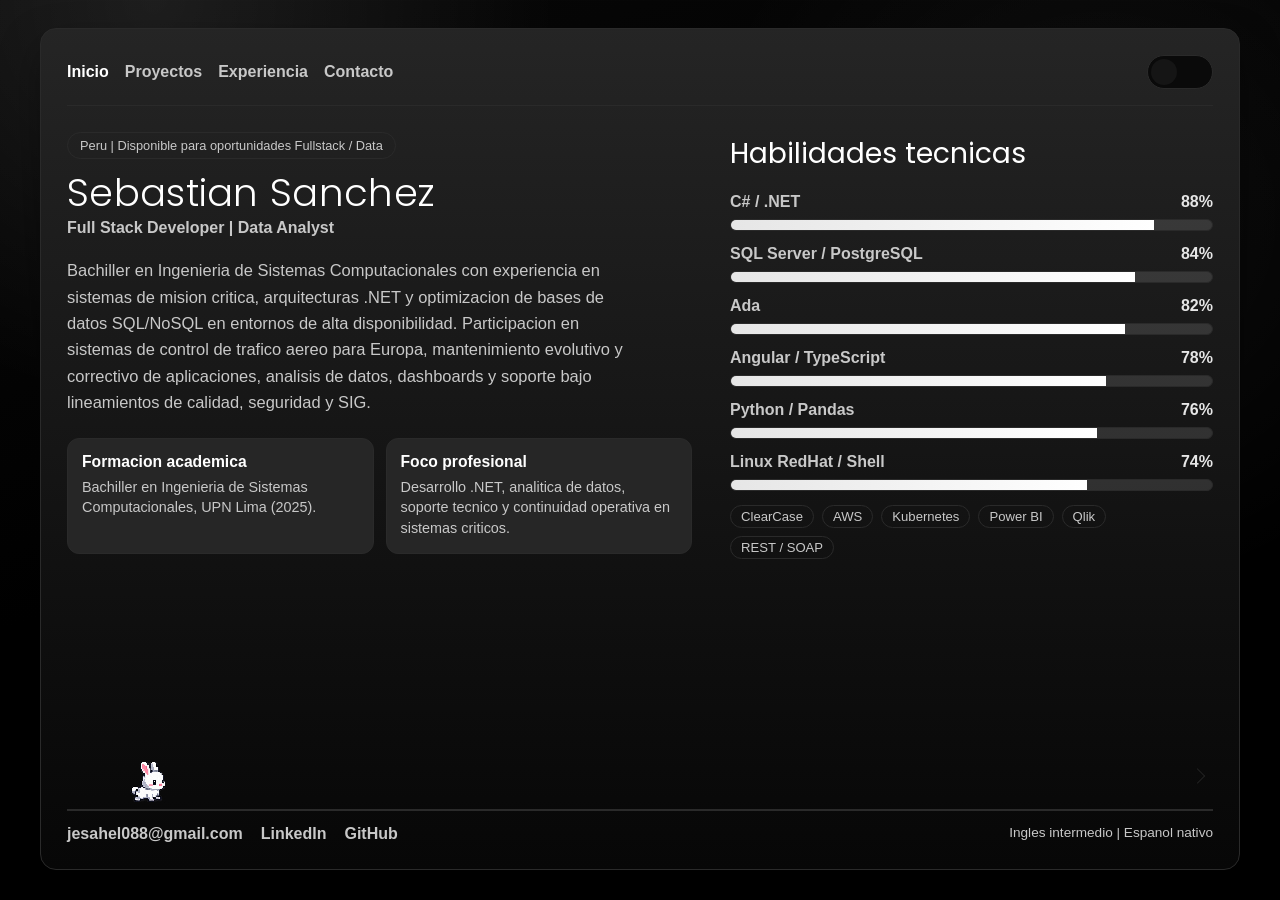
==== app.html @ 551b169a "Restore intro as" ====
<!DOCTYPE html>
<html lang="es">
<head>
    <meta charset="UTF-8">
    <meta name="viewport" content="width=device-width, initial-scale=1.0">
    <title>Sebastian Jesahel | Inicio</title>
    <link rel="icon" type="image/svg+xml" href="img/favicon.svg">
    <link rel="prefetch" href="proyectos.html" as="document">
    <link rel="prefetch" href="experiencia.html" as="document">
    <link rel="prefetch" href="contacto.html" as="document">
    <link href="https://fonts.googleapis.com/css2?family=Poppins:wght@300;400;600&display=swap" rel="stylesheet">
    <link rel="stylesheet" href="Css/styles-menu.css">
</head>
<body class="menu-page dark-mode">
    <main class="contenido-menu">
        <section class="panel-principal">
            <header class="panel-top">
                <nav class="menu-links" aria-label="Navegacion principal">
                    <a href="app.html" class="is-active">Inicio</a>
                    <a href="proyectos.html">Proyectos</a>
                    <a href="experiencia.html">Experiencia</a>
                    <a href="contacto.html">Contacto</a>
                </nav>

                <label class="theme-toggle" for="theme-toggle" aria-label="Cambiar tema">
                    <input id="theme-toggle" type="checkbox">
                    <span class="track">
                        <span class="thumb"></span>
                    </span>
                </label>
            </header>

            <div class="panel-content">
                <article class="perfil reveal">
                    <span class="status-chip">Peru | Disponible para oportunidades Fullstack / Data</span>
                    <h1>Sebastian Sanchez</h1>
                    <p class="rol">Full Stack Developer | Data Analyst</p>
                    <p class="descripcion">
                        Bachiller en Ingenieria de Sistemas Computacionales con experiencia en sistemas de mision critica,
                        arquitecturas .NET y optimizacion de bases de datos SQL/NoSQL en entornos de alta disponibilidad.
                        Participacion en sistemas de control de trafico aereo para Europa, mantenimiento evolutivo y correctivo
                        de aplicaciones, analisis de datos, dashboards y soporte bajo lineamientos de calidad, seguridad y SIG.
                    </p>

                    <div class="quick-metrics">
                        <article class="metric-card">
                            <h3>Formacion academica</h3>
                            <p>Bachiller en Ingenieria de Sistemas Computacionales, UPN Lima (2025).</p>
                        </article>
                        <article class="metric-card">
                            <h3>Foco profesional</h3>
                            <p>Desarrollo .NET, analitica de datos, soporte tecnico y continuidad operativa en sistemas criticos.</p>
                        </article>
                    </div>
                </article>

                <aside class="habilidades reveal">
                    <h2>Habilidades tecnicas</h2>

                    <ul class="skills-list">
                        <li class="skill-item" data-level="88">
                            <div class="skill-head">
                                <span>C# / .NET</span>
                                <span class="skill-value">88%</span>
                            </div>
                            <div class="bar">
                                <span class="bar-fill"></span>
                            </div>
                        </li>
                        <li class="skill-item" data-level="84">
                            <div class="skill-head">
                                <span>SQL Server / PostgreSQL</span>
                                <span class="skill-value">84%</span>
                            </div>
                            <div class="bar">
                                <span class="bar-fill"></span>
                            </div>
                        </li>
                        <li class="skill-item" data-level="82">
                            <div class="skill-head">
                                <span>Ada</span>
                                <span class="skill-value">82%</span>
                            </div>
                            <div class="bar">
                                <span class="bar-fill"></span>
                            </div>
                        </li>
                        <li class="skill-item" data-level="78">
                            <div class="skill-head">
                                <span>Angular / TypeScript</span>
                                <span class="skill-value">78%</span>
                            </div>
                            <div class="bar">
                                <span class="bar-fill"></span>
                            </div>
                        </li>
                        <li class="skill-item" data-level="76">
                            <div class="skill-head">
                                <span>Python / Pandas</span>
                                <span class="skill-value">76%</span>
                            </div>
                            <div class="bar">
                                <span class="bar-fill"></span>
                            </div>
                        </li>
                        <li class="skill-item" data-level="74">
                            <div class="skill-head">
                                <span>Linux RedHat / Shell</span>
                                <span class="skill-value">74%</span>
                            </div>
                            <div class="bar">
                                <span class="bar-fill"></span>
                            </div>
                        </li>
                    </ul>

                    <ul class="project-tags stack-cloud">
                        <li>ClearCase</li>
                        <li>AWS</li>
                        <li>Kubernetes</li>
                        <li>Power BI</li>
                        <li>Qlik</li>
                        <li>REST / SOAP</li>
                    </ul>
                </aside>
            </div>

            <div class="rabbit-lane" data-rabbit-lane aria-label="Pista decorativa">
                <button class="pixel-rabbit" type="button" aria-label="Conejo pixelado interactivo">
                    <span class="rabbit-sprite" aria-hidden="true"></span>
                </button>
            </div>

            <footer class="panel-footer" id="contacto">
                <a href="mailto:jesahel088@gmail.com">jesahel088@gmail.com</a>
                <a href="https://linkedin.com/in/sebastianjesahel" target="_blank" rel="noreferrer">LinkedIn</a>
                <a href="https://github.com/SebastianJesahel08" target="_blank" rel="noreferrer">GitHub</a>
                <span class="foot-note">Ingles intermedio | Espanol nativo</span>
            </footer>
        </section>
    </main>

    <script src="js/theme.js"></script>
    <script src="js/menu.js"></script>
    <script src="js/contacto.js"></script>
    <script src="js/ui.js"></script>
    <script src="js/rabbit.js"></script>
    <script src="js/spa-router.js"></script>
</body>
</html>
---- Css/styles-menu.css ----
* {
    margin: 0;
    padding: 0;
    box-sizing: border-box;
}

:root {
    --bg: #000000;
    --bg-soft: #090909;
    --text: #ffffff;
    --text-soft: #c8c8c8;
    --line: #2a2a2a;
    --card: #070707;
    --accent: #ffffff;
    --accent-strong: #e6e6e6;
    --shadow: 0 18px 40px rgba(0, 0, 0, 0.35);
    --rabbit-main: #f2f2f2;
    --rabbit-shade: #d8d8d8;
    --rabbit-ear: #f4c8d8;
    --rabbit-nose: #ff8ab4;
    --rabbit-outline: #0f0f10;
}

.menu-page.light-mode {
    --bg: #ffffff;
    --bg-soft: #f7f7f7;
    --text: #0b0b0b;
    --text-soft: #424242;
    --line: #d4d4d4;
    --card: #ffffff;
    --accent: #000000;
    --accent-strong: #1e1e1e;
    --shadow: 0 18px 40px rgba(0, 0, 0, 0.09);
    --rabbit-main: #bcbec6;
    --rabbit-shade: #989ca8;
    --rabbit-ear: #dcc4d2;
    --rabbit-nose: #da6d98;
    --rabbit-outline: #141418;
}

body {
    min-height: 100vh;
    font-family: Arial, Helvetica, sans-serif;
    color: var(--text);
    background:
        radial-gradient(circle at 12% 0%, rgba(255, 255, 255, 0.09), transparent 28%),
        radial-gradient(circle at 86% 24%, rgba(255, 255, 255, 0.05), transparent 32%),
        linear-gradient(160deg, var(--bg-soft), var(--bg) 52%);
    transition: background 0.35s ease, color 0.35s ease;
    overflow-x: hidden;
}

body::before {
    content: none;
}

.contenido-menu {
    width: min(1200px, calc(100% - 30px));
    margin: 0 auto;
    min-height: 100vh;
    padding: 28px 0 30px;
    display: flex;
}

.panel-principal {
    flex: 1;
    background:
        linear-gradient(180deg, color-mix(in srgb, var(--card) 88%, var(--text) 12%), var(--card));
    border: 1.5px solid var(--line);
    border-radius: 16px;
    padding: 26px;
    box-shadow: var(--shadow);
    display: flex;
    flex-direction: column;
}

.panel-top {
    display: flex;
    justify-content: space-between;
    align-items: center;
    gap: 20px;
    border-bottom: 1px solid var(--line);
    padding-bottom: 16px;
}

.menu-links {
    display: flex;
    gap: 16px;
    flex-wrap: wrap;
}

.menu-links a {
    position: relative;
    text-decoration: none;
    color: var(--text-soft);
    font-weight: 600;
    transition: color 0.2s ease, letter-spacing 0.2s ease;
}

.menu-links a:hover {
    color: var(--accent);
    font-weight: 700;
    letter-spacing: 0.15px;
}

.menu-links a.is-active {
    color: var(--accent);
    font-weight: 700;
}

.menu-links a:focus-visible,
.panel-footer a:focus-visible,
.btn-submit:focus-visible,
.contact-form input:focus-visible,
.contact-form textarea:focus-visible {
    outline: 2px solid color-mix(in srgb, var(--accent) 60%, var(--line));
    outline-offset: 2px;
}

.theme-toggle {
    cursor: pointer;
}

.theme-toggle input {
    display: none;
}

.track {
    width: 66px;
    height: 34px;
    border-radius: 99px;
    border: 1.5px solid var(--line);
    display: inline-flex;
    align-items: center;
    padding: 3px;
    background: #0a0a0a;
    transition: background 0.25s ease;
}

.menu-page.light-mode .track {
    background: #efefef;
}

.thumb {
    width: 26px;
    height: 26px;
    border-radius: 50%;
    background: #151515;
    transform: translateX(0);
    transition: transform 0.25s ease, background 0.25s ease;
}

.theme-toggle input:checked + .track .thumb {
    transform: translateX(30px);
    background: #ffffff;
}

.panel-content {
    flex: 1;
    display: grid;
    grid-template-columns: 1.1fr 0.85fr;
    gap: 38px;
    padding: 26px 0;
    align-content: start;
    position: relative;
    z-index: 1;
}

.perfil h1 {
    font-size: clamp(2rem, 3vw, 3rem);
    line-height: 1.05;
    margin-bottom: 6px;
    font-family: "Poppins", sans-serif;
    font-weight: 300;
    letter-spacing: 0.3px;
}

.rol {
    color: var(--text-soft);
    font-weight: 600;
    margin-bottom: 20px;
}

.descripcion {
    color: var(--text-soft);
    line-height: 1.6;
    max-width: 62ch;
    font-size: 1.03rem;
}

.status-chip {
    display: inline-flex;
    align-items: center;
    border: 1px solid var(--line);
    border-radius: 999px;
    padding: 5px 12px;
    font-size: 0.8rem;
    color: var(--text-soft);
    margin-bottom: 14px;
}

.quick-metrics,
.contact-points {
    margin-top: 22px;
    display: grid;
    gap: 12px;
}

.quick-metrics {
    grid-template-columns: repeat(2, minmax(0, 1fr));
}

.metric-card {
    border: 1px solid var(--line);
    border-radius: 12px;
    padding: 14px;
    background: color-mix(in srgb, var(--bg) 85%, var(--text) 15%);
}

.metric-card h3 {
    font-size: 0.98rem;
    margin-bottom: 6px;
    font-weight: 700;
}

.metric-card p {
    font-size: 0.9rem;
    color: var(--text-soft);
    line-height: 1.45;
}

.habilidades h2 {
    font-size: clamp(1.5rem, 2.2vw, 2rem);
    margin-bottom: 18px;
    font-family: "Poppins", sans-serif;
    font-weight: 400;
}

.skills-list {
    list-style: none;
    display: grid;
    gap: 14px;
}

.skill-item {
    display: grid;
    gap: 8px;
}

.skill-head {
    display: flex;
    justify-content: space-between;
    align-items: center;
    font-weight: 700;
}

.skill-head span:first-child {
    color: var(--text-soft);
}

.skill-value {
    color: var(--accent-strong);
}

.bar {
    width: 100%;
    height: 12px;
    border-radius: 999px;
    background: color-mix(in srgb, var(--text) 12%, transparent);
    overflow: hidden;
    border: 1px solid var(--line);
}

.bar-fill {
    display: block;
    height: 100%;
    width: 0;
    background: linear-gradient(90deg, var(--accent-strong), var(--accent));
    transition: width 0.75s ease;
}

.panel-footer {
    border-top: 1px solid var(--line);
    padding-top: 14px;
    display: flex;
    gap: 18px;
    flex-wrap: wrap;
}

.rabbit-lane {
    position: relative;
    height: 68px;
    margin-top: 8px;
    border-bottom: 1px solid var(--line);
    overflow: visible;
    z-index: 3;
}

.rabbit-lane::after {
    content: "";
    position: absolute;
    right: 10px;
    top: 50%;
    width: 10px;
    height: 10px;
    border-top: 1px solid var(--line);
    border-right: 1px solid var(--line);
    transform: translateY(-50%) rotate(45deg);
    opacity: 0.75;
}

.pixel-rabbit {
    position: absolute;
    left: 6px;
    bottom: 1px;
    width: 52px;
    height: 46px;
    border: 0;
    background: transparent;
    padding: 0;
    cursor: pointer;
    transform-origin: center bottom;
    z-index: 4;
}

.rabbit-sprite {
    display: block;
    width: 100%;
    height: 100%;
    background-image: url("../img/walk1.png");
    background-repeat: no-repeat;
    background-size: contain;
    background-position: center bottom;
    image-rendering: pixelated;
    image-rendering: crisp-edges;
    position: relative;
}

.menu-page.light-mode .rabbit-sprite {
    filter: grayscale(0.55) brightness(0.92);
}

.panel-footer a {
    text-decoration: none;
    color: var(--text-soft);
    font-weight: 600;
    transition: color 0.2s ease;
}

.panel-footer a:hover {
    color: var(--accent);
}

.foot-note {
    margin-left: auto;
    color: var(--text-soft);
    font-size: 0.85rem;
}

.contact-layout {
    grid-template-columns: 0.9fr 1.1fr;
    align-items: start;
}

.contact-card h2 {
    font-size: clamp(1.4rem, 2vw, 1.8rem);
    margin-bottom: 16px;
    font-family: "Poppins", sans-serif;
    font-weight: 400;
}

.contact-form {
    display: grid;
    gap: 10px;
}

.hp-field {
    display: none;
}

.contact-form label {
    color: var(--text-soft);
    font-weight: 600;
    font-size: 0.92rem;
}

.contact-form input,
.contact-form textarea {
    width: 100%;
    border: 1px solid var(--line);
    border-radius: 10px;
    background: color-mix(in srgb, var(--bg) 86%, var(--text) 14%);
    color: var(--text);
    padding: 11px 12px;
    font-size: 0.95rem;
    outline: none;
    transition: border-color 0.2s ease, background 0.2s ease;
}

.contact-form input:focus,
.contact-form textarea:focus {
    border-color: color-mix(in srgb, var(--accent) 45%, var(--line));
    background: color-mix(in srgb, var(--bg) 80%, var(--text) 20%);
}

.contact-form textarea {
    resize: vertical;
    min-height: 130px;
}

.btn-submit {
    margin-top: 6px;
    border: 1px solid var(--line);
    border-radius: 10px;
    padding: 11px 14px;
    background: transparent;
    color: var(--text);
    font-weight: 700;
    cursor: pointer;
    transition: background 0.2s ease, color 0.2s ease;
}

.btn-submit:hover {
    background: var(--accent);
    color: var(--bg);
}

.btn-submit:disabled {
    opacity: 0.65;
    cursor: not-allowed;
}

.form-feedback {
    min-height: 20px;
    font-size: 0.92rem;
    color: var(--text-soft);
}

.form-feedback.is-success {
    color: color-mix(in srgb, #66d48f 72%, var(--text) 28%);
}

.form-feedback.is-error {
    color: color-mix(in srgb, #ff7d7d 72%, var(--text) 28%);
}

.projects-layout {
    grid-template-columns: 1fr;
    align-content: start;
}

.projects-grid {
    display: grid;
    grid-template-columns: repeat(2, minmax(0, 1fr));
    gap: 14px;
}

.project-card {
    border: 1px solid var(--line);
    border-radius: 12px;
    padding: 16px;
    background: color-mix(in srgb, var(--bg) 84%, var(--text) 16%);
    transition: transform 0.2s ease, border-color 0.2s ease;
}

.project-card:hover {
    transform: translateY(-2px);
    border-color: color-mix(in srgb, var(--accent) 40%, var(--line));
}

.project-type {
    display: inline-block;
    border: 1px solid var(--line);
    border-radius: 999px;
    padding: 2px 9px;
    margin-bottom: 10px;
    font-size: 0.76rem;
    color: var(--text-soft);
}

.project-card h3 {
    font-size: 1.05rem;
    margin-bottom: 8px;
    font-family: "Poppins", sans-serif;
    font-weight: 500;
}

.project-card p {
    color: var(--text-soft);
    font-size: 0.95rem;
    line-height: 1.5;
    margin-bottom: 12px;
}

.project-tags {
    list-style: none;
    display: flex;
    flex-wrap: wrap;
    gap: 8px;
}

.project-tags li {
    border: 1px solid var(--line);
    border-radius: 999px;
    padding: 3px 10px;
    font-size: 0.82rem;
    color: var(--text-soft);
}

.stack-cloud {
    margin-top: 14px;
}

.experience-layout {
    grid-template-columns: 1fr;
    align-content: start;
}

.timeline {
    position: relative;
    display: grid;
    gap: 12px;
    padding-left: 18px;
}

.timeline::before {
    content: "";
    position: absolute;
    left: 3px;
    top: 4px;
    bottom: 4px;
    width: 1px;
    background: var(--line);
}

.timeline-item {
    position: relative;
    border: 1px solid var(--line);
    border-radius: 12px;
    padding: 14px;
    background: color-mix(in srgb, var(--bg) 84%, var(--text) 16%);
}

.timeline-item::before {
    content: "";
    position: absolute;
    left: -20px;
    top: 16px;
    width: 8px;
    height: 8px;
    border-radius: 50%;
    background: var(--accent);
}

.timeline-item .time {
    display: inline-block;
    margin-bottom: 8px;
    font-size: 0.8rem;
    color: var(--text-soft);
}

.timeline-item h3 {
    margin-bottom: 8px;
    font-size: 1.02rem;
}

.timeline-item p {
    color: var(--text-soft);
    line-height: 1.5;
    font-size: 0.95rem;
}

.simple-list {
    margin: 0;
    padding-left: 18px;
    display: grid;
    gap: 6px;
    color: var(--text-soft);
    font-size: 0.94rem;
    line-height: 1.45;
}

.reveal {
    opacity: 0;
    transform: translateY(12px);
    transition: opacity 0.45s ease, transform 0.45s ease;
}

.reveal.in-view {
    opacity: 1;
    transform: translateY(0);
}

.toast {
    position: fixed;
    right: 18px;
    bottom: 18px;
    max-width: min(360px, calc(100% - 24px));
    border: 1px solid var(--line);
    border-radius: 12px;
    padding: 12px 14px;
    color: var(--text);
    background: color-mix(in srgb, var(--card) 82%, var(--text) 18%);
    box-shadow: var(--shadow);
    opacity: 0;
    transform: translateY(8px);
    pointer-events: none;
    transition: opacity 0.25s ease, transform 0.25s ease;
    z-index: 4;
}

.toast.show {
    opacity: 1;
    transform: translateY(0);
}

.toast.success {
    border-color: color-mix(in srgb, #66d48f 45%, var(--line));
}

.toast.error {
    border-color: color-mix(in srgb, #ff7d7d 45%, var(--line));
}

@media (max-width: 960px) {
    .panel-content {
        grid-template-columns: 1fr;
        gap: 24px;
    }

    .contact-layout {
        grid-template-columns: 1fr;
    }

    .projects-grid {
        grid-template-columns: 1fr;
    }

    .quick-metrics {
        grid-template-columns: 1fr;
    }

    .foot-note {
        width: 100%;
        margin-left: 0;
    }
}

@media (max-width: 640px) {
    .contenido-menu {
        width: calc(100% - 16px);
        padding: 18px 0;
    }

    .panel-principal {
        padding: 18px;
    }

    .panel-top {
        align-items: flex-start;
        flex-direction: column;
    }
}
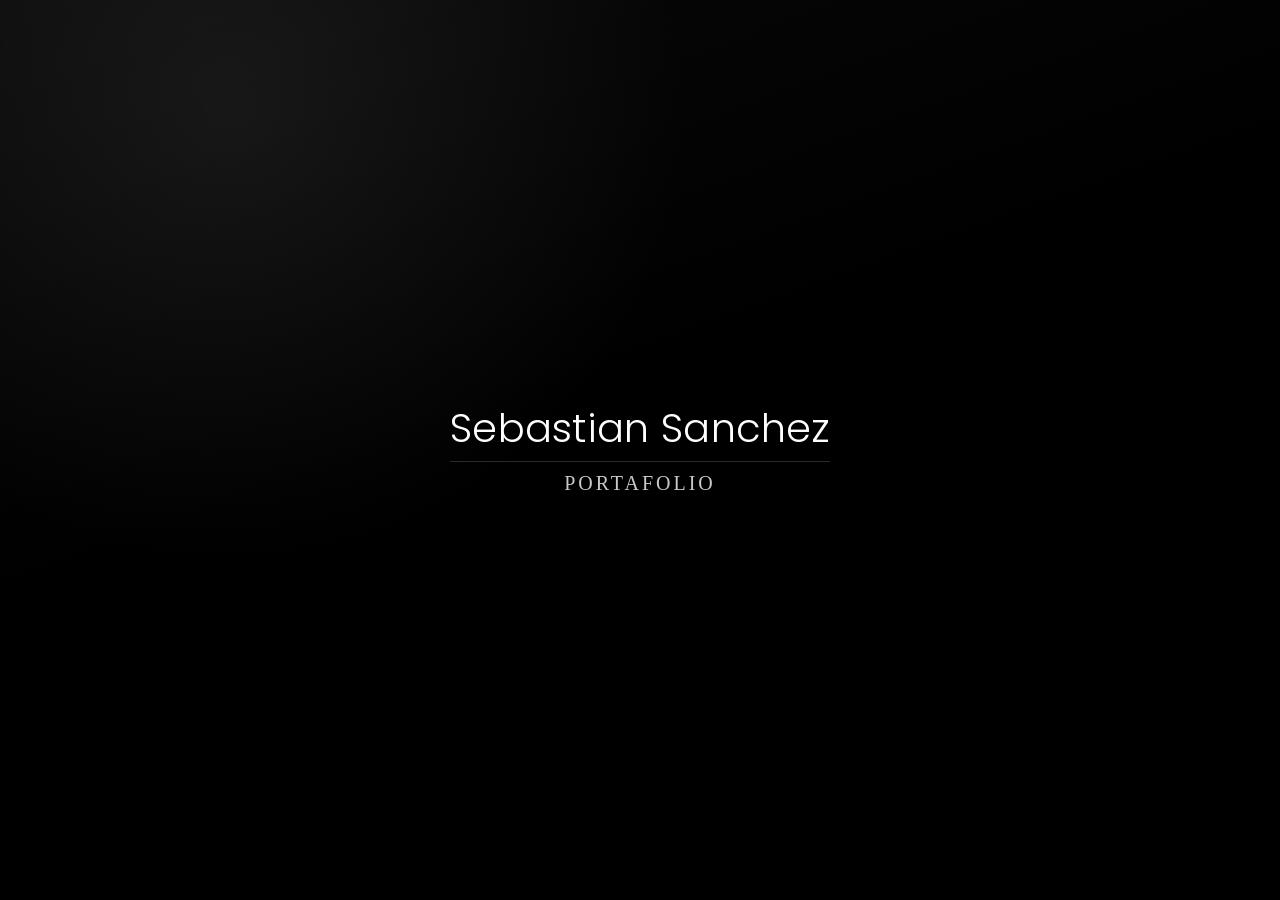
==== commit b61f41c8: "Fix black screen" ====
--- a/app.html
+++ b/app.html
@@ -3,148 +3,11 @@
 <head>
     <meta charset="UTF-8">
     <meta name="viewport" content="width=device-width, initial-scale=1.0">
-    <title>Sebastian Jesahel | Inicio</title>
-    <link rel="icon" type="image/svg+xml" href="img/favicon.svg">
-    <link rel="prefetch" href="proyectos.html" as="document">
-    <link rel="prefetch" href="experiencia.html" as="document">
-    <link rel="prefetch" href="contacto.html" as="document">
-    <link href="https://fonts.googleapis.com/css2?family=Poppins:wght@300;400;600&display=swap" rel="stylesheet">
-    <link rel="stylesheet" href="Css/styles-menu.css">
+    <title>Redireccionando...</title>
+    <meta http-equiv="refresh" content="0;url=index.html#inicio">
+    <script>
+        window.location.replace("index.html#inicio");
+    </script>
 </head>
-<body class="menu-page dark-mode">
-    <main class="contenido-menu">
-        <section class="panel-principal">
-            <header class="panel-top">
-                <nav class="menu-links" aria-label="Navegacion principal">
-                    <a href="app.html" class="is-active">Inicio</a>
-                    <a href="proyectos.html">Proyectos</a>
-                    <a href="experiencia.html">Experiencia</a>
-                    <a href="contacto.html">Contacto</a>
-                </nav>
-
-                <label class="theme-toggle" for="theme-toggle" aria-label="Cambiar tema">
-                    <input id="theme-toggle" type="checkbox">
-                    <span class="track">
-                        <span class="thumb"></span>
-                    </span>
-                </label>
-            </header>
-
-            <div class="panel-content">
-                <article class="perfil reveal">
-                    <span class="status-chip">Peru | Disponible para oportunidades Fullstack / Data</span>
-                    <h1>Sebastian Sanchez</h1>
-                    <p class="rol">Full Stack Developer | Data Analyst</p>
-                    <p class="descripcion">
-                        Bachiller en Ingenieria de Sistemas Computacionales con experiencia en sistemas de mision critica,
-                        arquitecturas .NET y optimizacion de bases de datos SQL/NoSQL en entornos de alta disponibilidad.
-                        Participacion en sistemas de control de trafico aereo para Europa, mantenimiento evolutivo y correctivo
-                        de aplicaciones, analisis de datos, dashboards y soporte bajo lineamientos de calidad, seguridad y SIG.
-                    </p>
-
-                    <div class="quick-metrics">
-                        <article class="metric-card">
-                            <h3>Formacion academica</h3>
-                            <p>Bachiller en Ingenieria de Sistemas Computacionales, UPN Lima (2025).</p>
-                        </article>
-                        <article class="metric-card">
-                            <h3>Foco profesional</h3>
-                            <p>Desarrollo .NET, analitica de datos, soporte tecnico y continuidad operativa en sistemas criticos.</p>
-                        </article>
-                    </div>
-                </article>
-
-                <aside class="habilidades reveal">
-                    <h2>Habilidades tecnicas</h2>
-
-                    <ul class="skills-list">
-                        <li class="skill-item" data-level="88">
-                            <div class="skill-head">
-                                <span>C# / .NET</span>
-                                <span class="skill-value">88%</span>
-                            </div>
-                            <div class="bar">
-                                <span class="bar-fill"></span>
-                            </div>
-                        </li>
-                        <li class="skill-item" data-level="84">
-                            <div class="skill-head">
-                                <span>SQL Server / PostgreSQL</span>
-                                <span class="skill-value">84%</span>
-                            </div>
-                            <div class="bar">
-                                <span class="bar-fill"></span>
-                            </div>
-                        </li>
-                        <li class="skill-item" data-level="82">
-                            <div class="skill-head">
-                                <span>Ada</span>
-                                <span class="skill-value">82%</span>
-                            </div>
-                            <div class="bar">
-                                <span class="bar-fill"></span>
-                            </div>
-                        </li>
-                        <li class="skill-item" data-level="78">
-                            <div class="skill-head">
-                                <span>Angular / TypeScript</span>
-                                <span class="skill-value">78%</span>
-                            </div>
-                            <div class="bar">
-                                <span class="bar-fill"></span>
-                            </div>
-                        </li>
-                        <li class="skill-item" data-level="76">
-                            <div class="skill-head">
-                                <span>Python / Pandas</span>
-                                <span class="skill-value">76%</span>
-                            </div>
-                            <div class="bar">
-                                <span class="bar-fill"></span>
-                            </div>
-                        </li>
-                        <li class="skill-item" data-level="74">
-                            <div class="skill-head">
-                                <span>Linux RedHat / Shell</span>
-                                <span class="skill-value">74%</span>
-                            </div>
-                            <div class="bar">
-                                <span class="bar-fill"></span>
-                            </div>
-                        </li>
-                    </ul>
-
-                    <ul class="project-tags stack-cloud">
-                        <li>ClearCase</li>
-                        <li>AWS</li>
-                        <li>Kubernetes</li>
-                        <li>Power BI</li>
-                        <li>Qlik</li>
-                        <li>REST / SOAP</li>
-                    </ul>
-                </aside>
-            </div>
-
-            <div class="rabbit-lane" data-rabbit-lane aria-label="Pista decorativa">
-                <button class="pixel-rabbit" type="button" aria-label="Conejo pixelado interactivo">
-                    <span class="rabbit-sprite" aria-hidden="true"></span>
-                </button>
-            </div>
-
-            <footer class="panel-footer" id="contacto">
-                <a href="mailto:jesahel088@gmail.com">jesahel088@gmail.com</a>
-                <a href="https://linkedin.com/in/sebastianjesahel" target="_blank" rel="noreferrer">LinkedIn</a>
-                <a href="https://github.com/SebastianJesahel08" target="_blank" rel="noreferrer">GitHub</a>
-                <span class="foot-note">Ingles intermedio | Espanol nativo</span>
-            </footer>
-        </section>
-    </main>
-
-    <script src="js/theme.js"></script>
-    <script src="js/menu.js"></script>
-    <script src="js/contacto.js"></script>
-    <script src="js/ui.js"></script>
-    <script src="js/rabbit.js"></script>
-    <script src="js/spa-router.js"></script>
-</body>
+<body></body>
 </html>
